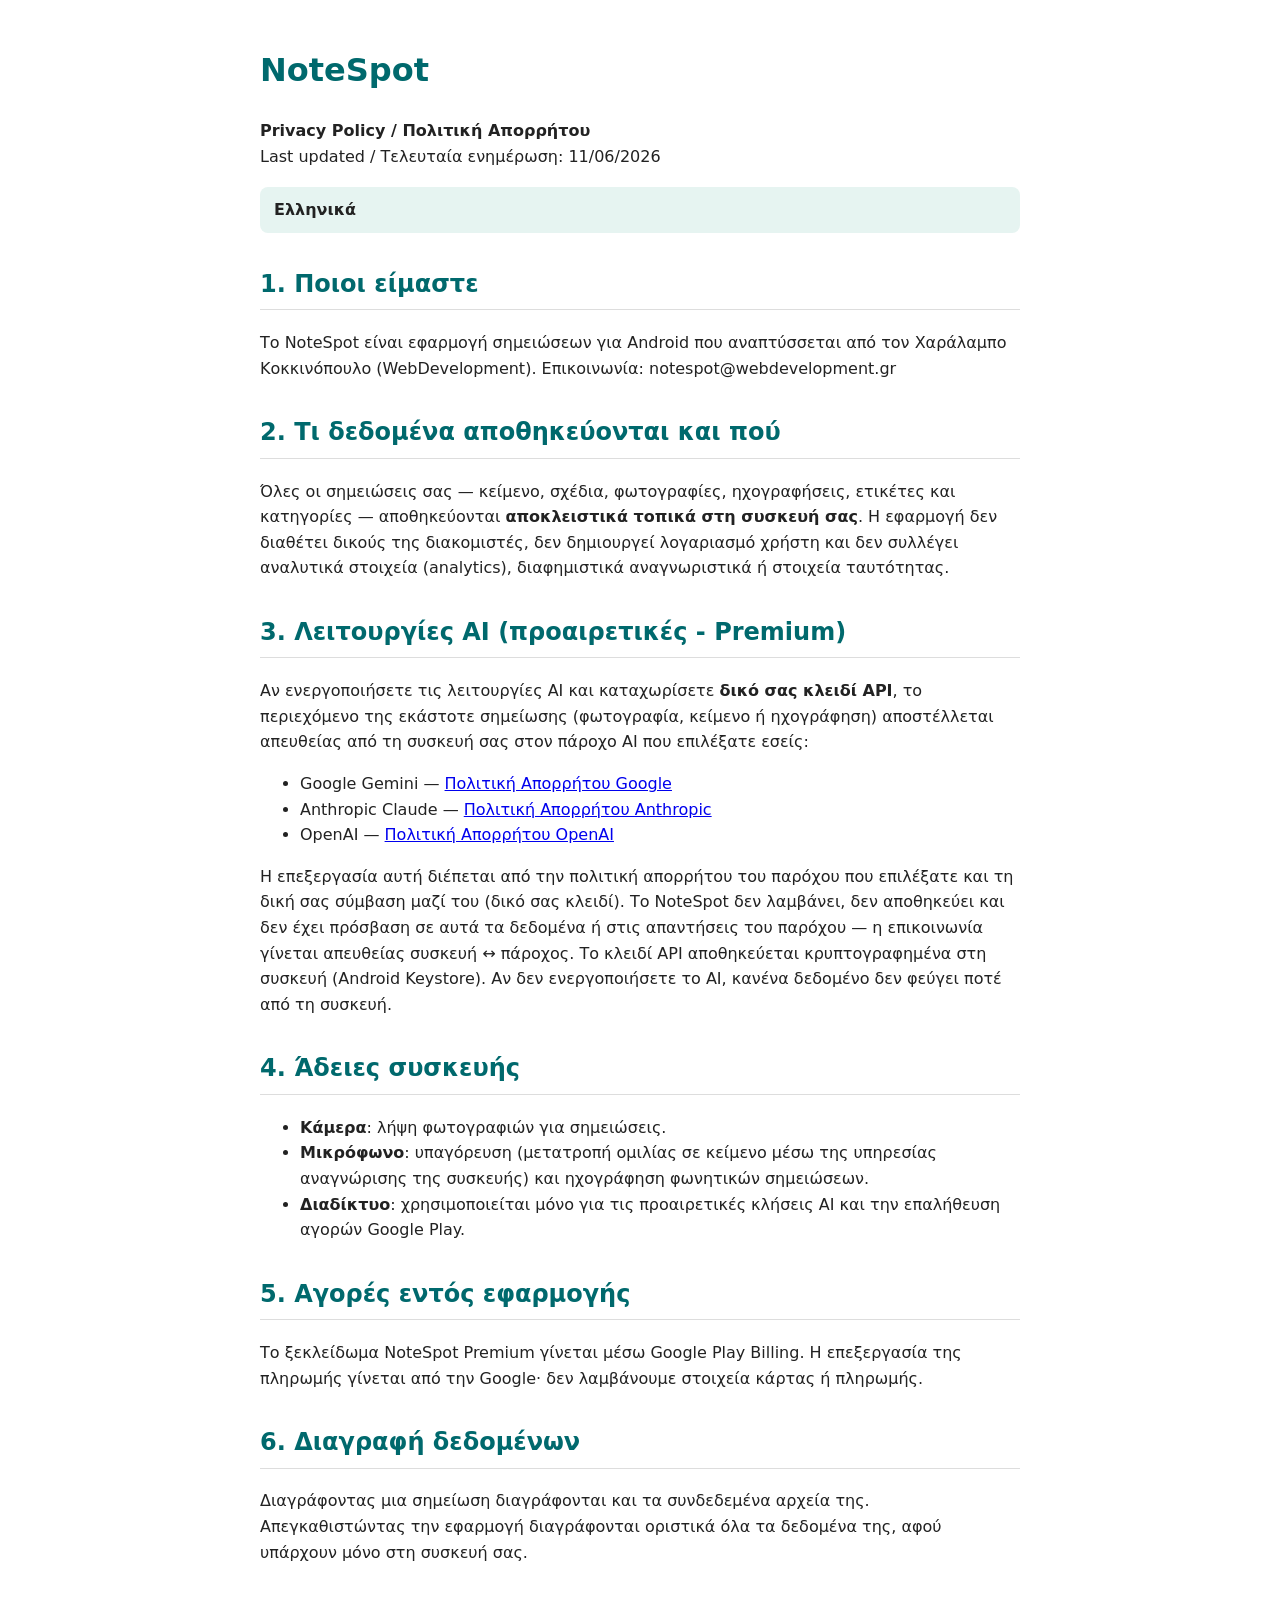
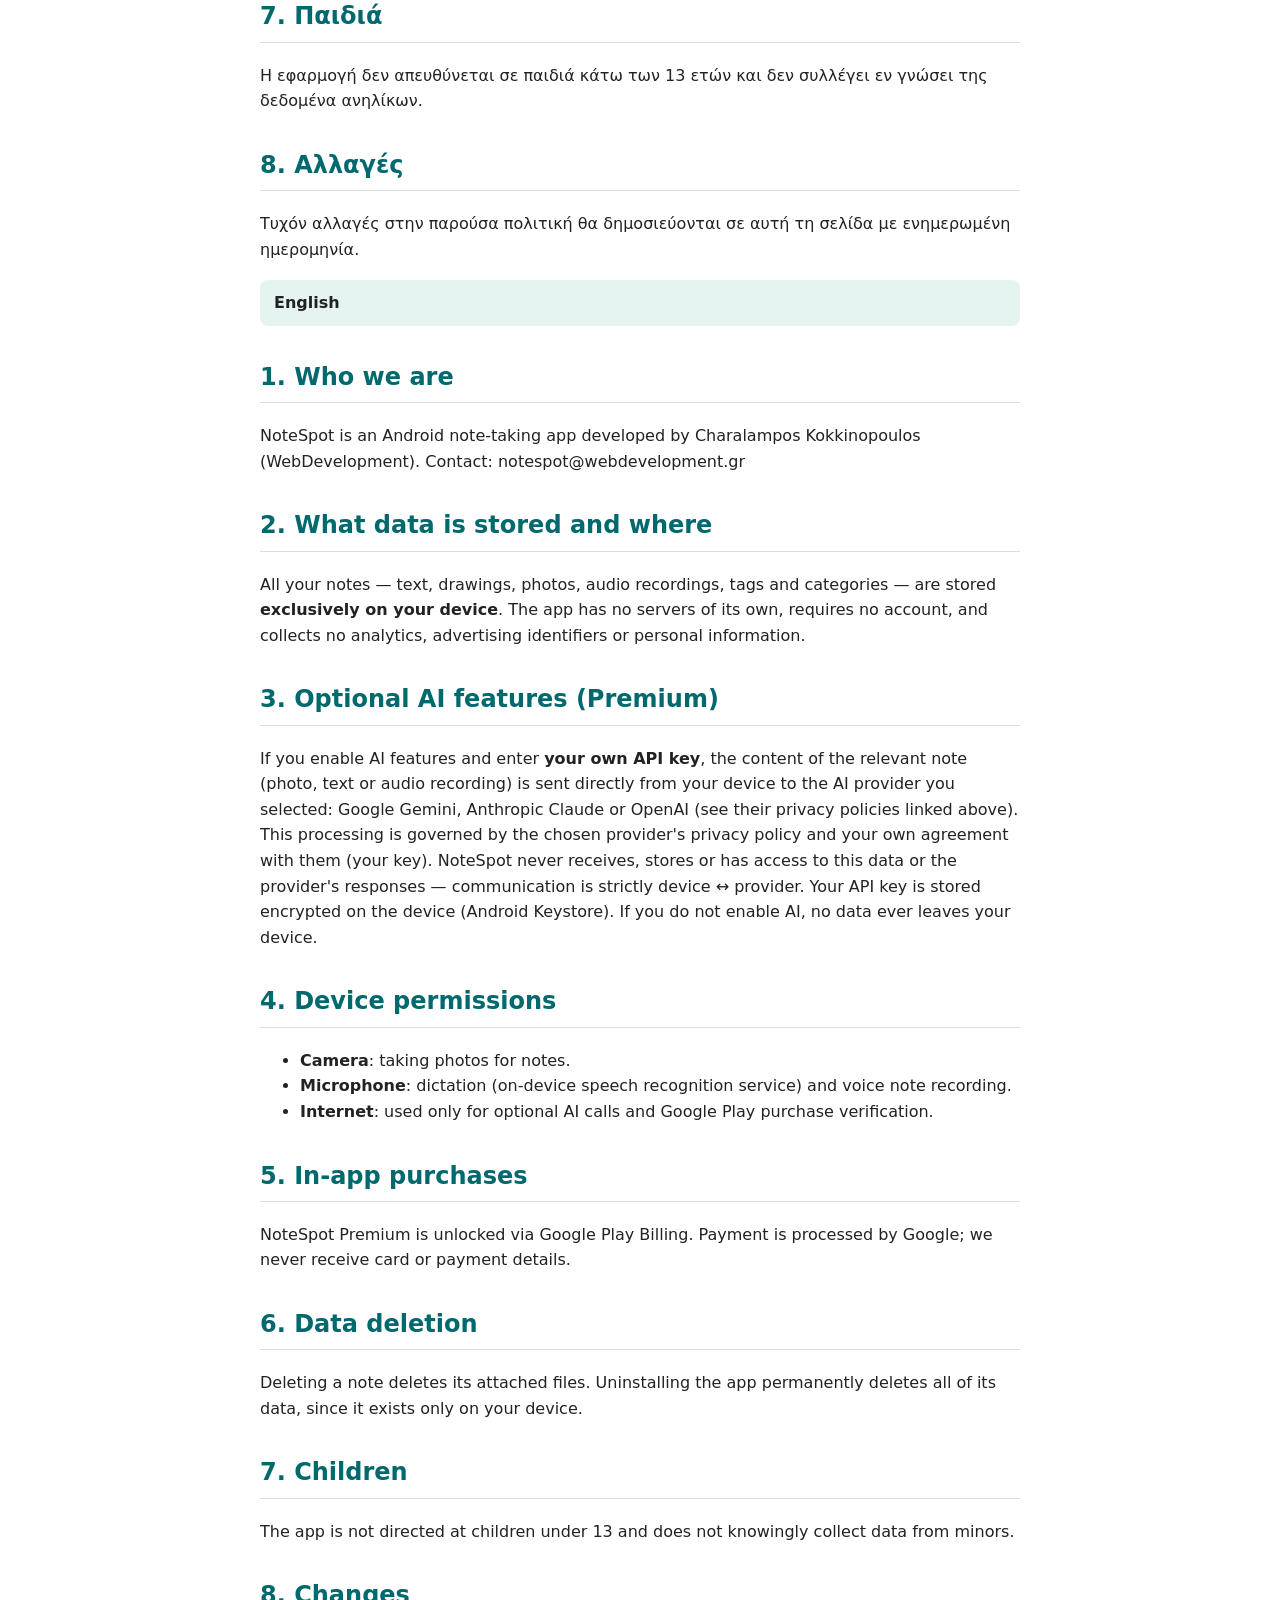
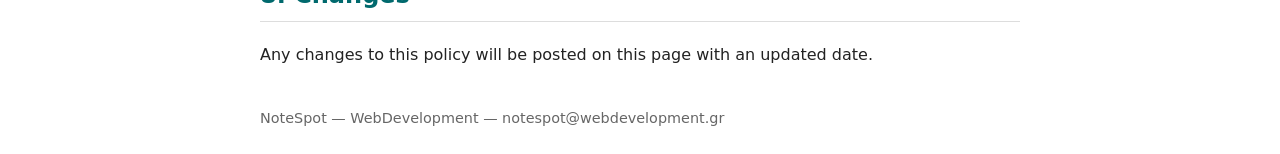
==== index.html @ 93210175 "NoteSpot privacy policy" ====
<!DOCTYPE html>
<html lang="el">
<head>
<meta charset="UTF-8">
<meta name="viewport" content="width=device-width, initial-scale=1.0">
<title>NoteSpot - Privacy Policy / Πολιτική Απορρήτου</title>
<style>
body{font-family:system-ui,-apple-system,sans-serif;max-width:760px;margin:0 auto;padding:24px;line-height:1.6;color:#222}
h1{color:#00696D}h2{color:#00696D;margin-top:32px;border-bottom:1px solid #ddd;padding-bottom:6px}
.lang{background:#E6F4F1;padding:10px 14px;border-radius:8px;margin:18px 0}
footer{margin-top:40px;font-size:.9em;color:#666}
</style>
</head>
<body>
<h1>NoteSpot</h1>
<p><strong>Privacy Policy / Πολιτική Απορρήτου</strong><br>Last updated / Τελευταία ενημέρωση: 11/06/2026</p>

<div class="lang"><strong>Ελληνικά</strong></div>

<h2>1. Ποιοι είμαστε</h2>
<p>Το NoteSpot είναι εφαρμογή σημειώσεων για Android που αναπτύσσεται από τον Χαράλαμπο Κοκκινόπουλο (WebDevelopment). Επικοινωνία: notespot@webdevelopment.gr</p>

<h2>2. Τι δεδομένα αποθηκεύονται και πού</h2>
<p>Όλες οι σημειώσεις σας — κείμενο, σχέδια, φωτογραφίες, ηχογραφήσεις, ετικέτες και κατηγορίες — αποθηκεύονται <strong>αποκλειστικά τοπικά στη συσκευή σας</strong>. Η εφαρμογή δεν διαθέτει δικούς της διακομιστές, δεν δημιουργεί λογαριασμό χρήστη και δεν συλλέγει αναλυτικά στοιχεία (analytics), διαφημιστικά αναγνωριστικά ή στοιχεία ταυτότητας.</p>

<h2>3. Λειτουργίες AI (προαιρετικές - Premium)</h2>
<p>Αν ενεργοποιήσετε τις λειτουργίες AI και καταχωρίσετε <strong>δικό σας κλειδί API</strong>, το περιεχόμενο της εκάστοτε σημείωσης (φωτογραφία, κείμενο ή ηχογράφηση) αποστέλλεται απευθείας από τη συσκευή σας στον πάροχο AI που επιλέξατε εσείς:</p>
<ul>
<li>Google Gemini — <a href="https://policies.google.com/privacy">Πολιτική Απορρήτου Google</a></li>
<li>Anthropic Claude — <a href="https://www.anthropic.com/legal/privacy">Πολιτική Απορρήτου Anthropic</a></li>
<li>OpenAI — <a href="https://openai.com/policies/privacy-policy">Πολιτική Απορρήτου OpenAI</a></li>
</ul>
<p>Η επεξεργασία αυτή διέπεται από την πολιτική απορρήτου του παρόχου που επιλέξατε και τη δική σας σύμβαση μαζί του (δικό σας κλειδί). Το NoteSpot δεν λαμβάνει, δεν αποθηκεύει και δεν έχει πρόσβαση σε αυτά τα δεδομένα ή στις απαντήσεις του παρόχου — η επικοινωνία γίνεται απευθείας συσκευή ↔ πάροχος. Το κλειδί API αποθηκεύεται κρυπτογραφημένα στη συσκευή (Android Keystore). Αν δεν ενεργοποιήσετε το AI, κανένα δεδομένο δεν φεύγει ποτέ από τη συσκευή.</p>

<h2>4. Άδειες συσκευής</h2>
<ul>
<li><strong>Κάμερα</strong>: λήψη φωτογραφιών για σημειώσεις.</li>
<li><strong>Μικρόφωνο</strong>: υπαγόρευση (μετατροπή ομιλίας σε κείμενο μέσω της υπηρεσίας αναγνώρισης της συσκευής) και ηχογράφηση φωνητικών σημειώσεων.</li>
<li><strong>Διαδίκτυο</strong>: χρησιμοποιείται μόνο για τις προαιρετικές κλήσεις AI και την επαλήθευση αγορών Google Play.</li>
</ul>

<h2>5. Αγορές εντός εφαρμογής</h2>
<p>Το ξεκλείδωμα NoteSpot Premium γίνεται μέσω Google Play Billing. Η επεξεργασία της πληρωμής γίνεται από την Google· δεν λαμβάνουμε στοιχεία κάρτας ή πληρωμής.</p>

<h2>6. Διαγραφή δεδομένων</h2>
<p>Διαγράφοντας μια σημείωση διαγράφονται και τα συνδεδεμένα αρχεία της. Απεγκαθιστώντας την εφαρμογή διαγράφονται οριστικά όλα τα δεδομένα της, αφού υπάρχουν μόνο στη συσκευή σας.</p>

<h2>7. Παιδιά</h2>
<p>Η εφαρμογή δεν απευθύνεται σε παιδιά κάτω των 13 ετών και δεν συλλέγει εν γνώσει της δεδομένα ανηλίκων.</p>

<h2>8. Αλλαγές</h2>
<p>Τυχόν αλλαγές στην παρούσα πολιτική θα δημοσιεύονται σε αυτή τη σελίδα με ενημερωμένη ημερομηνία.</p>

<div class="lang"><strong>English</strong></div>

<h2>1. Who we are</h2>
<p>NoteSpot is an Android note-taking app developed by Charalampos Kokkinopoulos (WebDevelopment). Contact: notespot@webdevelopment.gr</p>

<h2>2. What data is stored and where</h2>
<p>All your notes — text, drawings, photos, audio recordings, tags and categories — are stored <strong>exclusively on your device</strong>. The app has no servers of its own, requires no account, and collects no analytics, advertising identifiers or personal information.</p>

<h2>3. Optional AI features (Premium)</h2>
<p>If you enable AI features and enter <strong>your own API key</strong>, the content of the relevant note (photo, text or audio recording) is sent directly from your device to the AI provider you selected: Google Gemini, Anthropic Claude or OpenAI (see their privacy policies linked above). This processing is governed by the chosen provider's privacy policy and your own agreement with them (your key). NoteSpot never receives, stores or has access to this data or the provider's responses — communication is strictly device ↔ provider. Your API key is stored encrypted on the device (Android Keystore). If you do not enable AI, no data ever leaves your device.</p>

<h2>4. Device permissions</h2>
<ul>
<li><strong>Camera</strong>: taking photos for notes.</li>
<li><strong>Microphone</strong>: dictation (on-device speech recognition service) and voice note recording.</li>
<li><strong>Internet</strong>: used only for optional AI calls and Google Play purchase verification.</li>
</ul>

<h2>5. In-app purchases</h2>
<p>NoteSpot Premium is unlocked via Google Play Billing. Payment is processed by Google; we never receive card or payment details.</p>

<h2>6. Data deletion</h2>
<p>Deleting a note deletes its attached files. Uninstalling the app permanently deletes all of its data, since it exists only on your device.</p>

<h2>7. Children</h2>
<p>The app is not directed at children under 13 and does not knowingly collect data from minors.</p>

<h2>8. Changes</h2>
<p>Any changes to this policy will be posted on this page with an updated date.</p>

<footer>NoteSpot — WebDevelopment — notespot@webdevelopment.gr</footer>
</body>
</html>
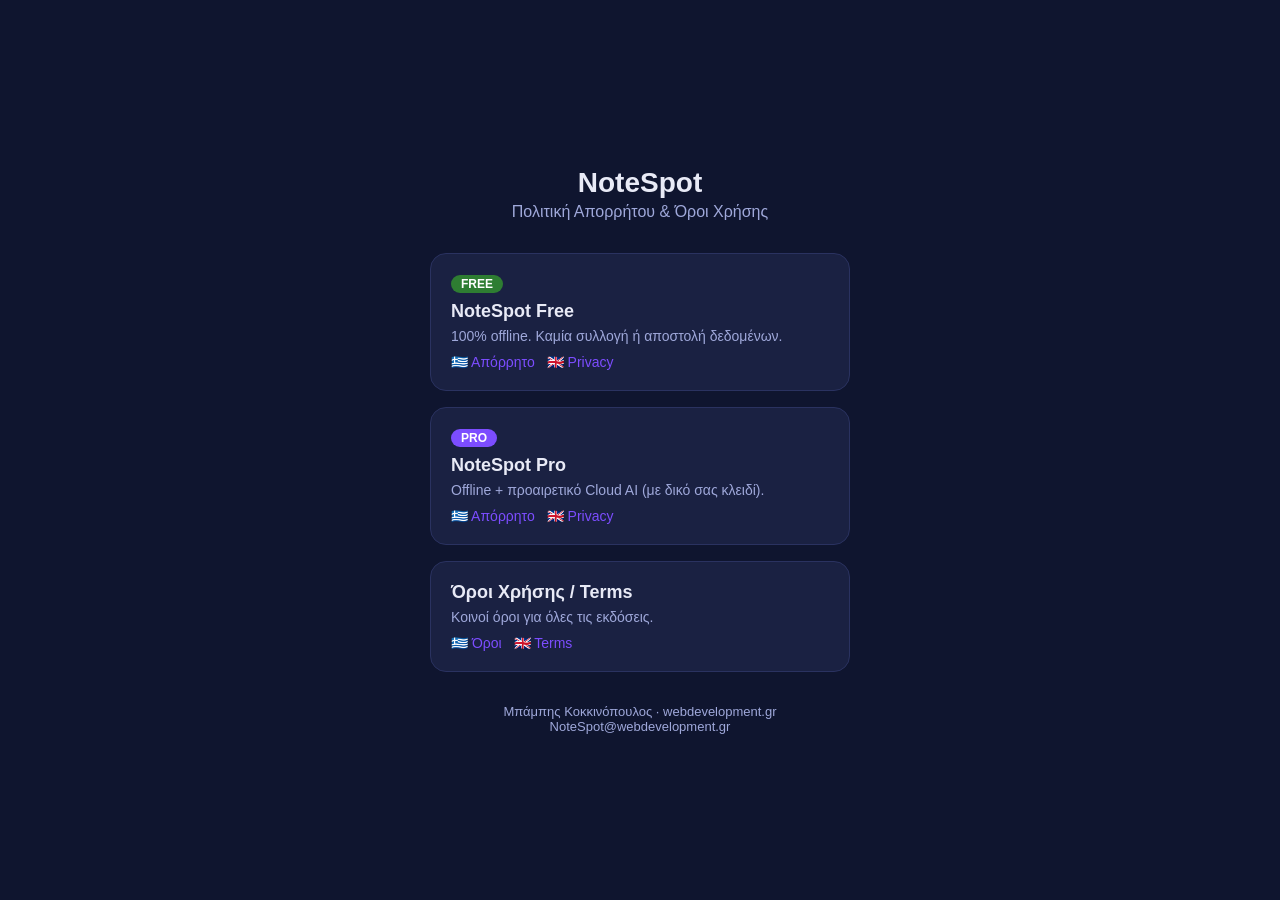
==== commit 36e58f89: "NoteSpot legal: privacy (free/pro, EL/EN), terms (EL/EN), landing with edition selector and shared s" ====
--- a/index.html
+++ b/index.html
@@ -1,86 +1,59 @@
 <!DOCTYPE html>
 <html lang="el">
 <head>
-<meta charset="UTF-8">
-<meta name="viewport" content="width=device-width, initial-scale=1.0">
-<title>NoteSpot - Privacy Policy / Πολιτική Απορρήτου</title>
+<meta charset="utf-8">
+<meta name="viewport" content="width=device-width, initial-scale=1">
+<title>NoteSpot — Legal</title>
 <style>
-body{font-family:system-ui,-apple-system,sans-serif;max-width:760px;margin:0 auto;padding:24px;line-height:1.6;color:#222}
-h1{color:#00696D}h2{color:#00696D;margin-top:32px;border-bottom:1px solid #ddd;padding-bottom:6px}
-.lang{background:#E6F4F1;padding:10px 14px;border-radius:8px;margin:18px 0}
-footer{margin-top:40px;font-size:.9em;color:#666}
+  :root{--bg:#0F152F;--card:#1A2142;--accent:#7C4DFF;--green:#2E7D32;--text:#E8EAF6;--muted:#9FA8DA}
+  *{box-sizing:border-box}
+  body{margin:0;font-family:-apple-system,Segoe UI,Roboto,sans-serif;background:var(--bg);color:var(--text);min-height:100vh;display:flex;flex-direction:column;align-items:center;justify-content:center;padding:24px}
+  h1{font-size:28px;margin:0 0 4px}
+  .sub{color:var(--muted);margin-bottom:32px}
+  .grid{display:grid;gap:16px;width:100%;max-width:420px}
+  .card{background:var(--card);border-radius:16px;padding:20px;text-decoration:none;color:var(--text);border:1px solid #2A3260;transition:.2s}
+  .card:hover{border-color:var(--accent);transform:translateY(-2px)}
+  .badge{display:inline-block;font-size:12px;font-weight:700;padding:2px 10px;border-radius:10px;color:#fff;margin-bottom:8px}
+  .free{background:var(--green)}
+  .pro{background:var(--accent)}
+  .card h2{margin:0 0 6px;font-size:18px}
+  .card p{margin:0;color:var(--muted);font-size:14px}
+  .lang{margin-top:10px;display:flex;gap:12px}
+  .lang a{color:var(--accent);font-size:14px;text-decoration:none}
+  footer{margin-top:32px;color:var(--muted);font-size:13px;text-align:center}
 </style>
 </head>
 <body>
-<h1>NoteSpot</h1>
-<p><strong>Privacy Policy / Πολιτική Απορρήτου</strong><br>Last updated / Τελευταία ενημέρωση: 11/06/2026</p>
-
-<div class="lang"><strong>Ελληνικά</strong></div>
-
-<h2>1. Ποιοι είμαστε</h2>
-<p>Το NoteSpot είναι εφαρμογή σημειώσεων για Android που αναπτύσσεται από τον Χαράλαμπο Κοκκινόπουλο (WebDevelopment). Επικοινωνία: notespot@webdevelopment.gr</p>
-
-<h2>2. Τι δεδομένα αποθηκεύονται και πού</h2>
-<p>Όλες οι σημειώσεις σας — κείμενο, σχέδια, φωτογραφίες, ηχογραφήσεις, ετικέτες και κατηγορίες — αποθηκεύονται <strong>αποκλειστικά τοπικά στη συσκευή σας</strong>. Η εφαρμογή δεν διαθέτει δικούς της διακομιστές, δεν δημιουργεί λογαριασμό χρήστη και δεν συλλέγει αναλυτικά στοιχεία (analytics), διαφημιστικά αναγνωριστικά ή στοιχεία ταυτότητας.</p>
-
-<h2>3. Λειτουργίες AI (προαιρετικές - Premium)</h2>
-<p>Αν ενεργοποιήσετε τις λειτουργίες AI και καταχωρίσετε <strong>δικό σας κλειδί API</strong>, το περιεχόμενο της εκάστοτε σημείωσης (φωτογραφία, κείμενο ή ηχογράφηση) αποστέλλεται απευθείας από τη συσκευή σας στον πάροχο AI που επιλέξατε εσείς:</p>
-<ul>
-<li>Google Gemini — <a href="https://policies.google.com/privacy">Πολιτική Απορρήτου Google</a></li>
-<li>Anthropic Claude — <a href="https://www.anthropic.com/legal/privacy">Πολιτική Απορρήτου Anthropic</a></li>
-<li>OpenAI — <a href="https://openai.com/policies/privacy-policy">Πολιτική Απορρήτου OpenAI</a></li>
-</ul>
-<p>Η επεξεργασία αυτή διέπεται από την πολιτική απορρήτου του παρόχου που επιλέξατε και τη δική σας σύμβαση μαζί του (δικό σας κλειδί). Το NoteSpot δεν λαμβάνει, δεν αποθηκεύει και δεν έχει πρόσβαση σε αυτά τα δεδομένα ή στις απαντήσεις του παρόχου — η επικοινωνία γίνεται απευθείας συσκευή ↔ πάροχος. Το κλειδί API αποθηκεύεται κρυπτογραφημένα στη συσκευή (Android Keystore). Αν δεν ενεργοποιήσετε το AI, κανένα δεδομένο δεν φεύγει ποτέ από τη συσκευή.</p>
-
-<h2>4. Άδειες συσκευής</h2>
-<ul>
-<li><strong>Κάμερα</strong>: λήψη φωτογραφιών για σημειώσεις.</li>
-<li><strong>Μικρόφωνο</strong>: υπαγόρευση (μετατροπή ομιλίας σε κείμενο μέσω της υπηρεσίας αναγνώρισης της συσκευής) και ηχογράφηση φωνητικών σημειώσεων.</li>
-<li><strong>Διαδίκτυο</strong>: χρησιμοποιείται μόνο για τις προαιρετικές κλήσεις AI και την επαλήθευση αγορών Google Play.</li>
-</ul>
-
-<h2>5. Αγορές εντός εφαρμογής</h2>
-<p>Το ξεκλείδωμα NoteSpot Premium γίνεται μέσω Google Play Billing. Η επεξεργασία της πληρωμής γίνεται από την Google· δεν λαμβάνουμε στοιχεία κάρτας ή πληρωμής.</p>
-
-<h2>6. Διαγραφή δεδομένων</h2>
-<p>Διαγράφοντας μια σημείωση διαγράφονται και τα συνδεδεμένα αρχεία της. Απεγκαθιστώντας την εφαρμογή διαγράφονται οριστικά όλα τα δεδομένα της, αφού υπάρχουν μόνο στη συσκευή σας.</p>
-
-<h2>7. Παιδιά</h2>
-<p>Η εφαρμογή δεν απευθύνεται σε παιδιά κάτω των 13 ετών και δεν συλλέγει εν γνώσει της δεδομένα ανηλίκων.</p>
-
-<h2>8. Αλλαγές</h2>
-<p>Τυχόν αλλαγές στην παρούσα πολιτική θα δημοσιεύονται σε αυτή τη σελίδα με ενημερωμένη ημερομηνία.</p>
-
-<div class="lang"><strong>English</strong></div>
-
-<h2>1. Who we are</h2>
-<p>NoteSpot is an Android note-taking app developed by Charalampos Kokkinopoulos (WebDevelopment). Contact: notespot@webdevelopment.gr</p>
-
-<h2>2. What data is stored and where</h2>
-<p>All your notes — text, drawings, photos, audio recordings, tags and categories — are stored <strong>exclusively on your device</strong>. The app has no servers of its own, requires no account, and collects no analytics, advertising identifiers or personal information.</p>
-
-<h2>3. Optional AI features (Premium)</h2>
-<p>If you enable AI features and enter <strong>your own API key</strong>, the content of the relevant note (photo, text or audio recording) is sent directly from your device to the AI provider you selected: Google Gemini, Anthropic Claude or OpenAI (see their privacy policies linked above). This processing is governed by the chosen provider's privacy policy and your own agreement with them (your key). NoteSpot never receives, stores or has access to this data or the provider's responses — communication is strictly device ↔ provider. Your API key is stored encrypted on the device (Android Keystore). If you do not enable AI, no data ever leaves your device.</p>
-
-<h2>4. Device permissions</h2>
-<ul>
-<li><strong>Camera</strong>: taking photos for notes.</li>
-<li><strong>Microphone</strong>: dictation (on-device speech recognition service) and voice note recording.</li>
-<li><strong>Internet</strong>: used only for optional AI calls and Google Play purchase verification.</li>
-</ul>
-
-<h2>5. In-app purchases</h2>
-<p>NoteSpot Premium is unlocked via Google Play Billing. Payment is processed by Google; we never receive card or payment details.</p>
-
-<h2>6. Data deletion</h2>
-<p>Deleting a note deletes its attached files. Uninstalling the app permanently deletes all of its data, since it exists only on your device.</p>
-
-<h2>7. Children</h2>
-<p>The app is not directed at children under 13 and does not knowingly collect data from minors.</p>
-
-<h2>8. Changes</h2>
-<p>Any changes to this policy will be posted on this page with an updated date.</p>
-
-<footer>NoteSpot — WebDevelopment — notespot@webdevelopment.gr</footer>
+  <h1>NoteSpot</h1>
+  <div class="sub">Πολιτική Απορρήτου &amp; Όροι Χρήσης</div>
+  <div class="grid">
+    <div class="card">
+      <span class="badge free">FREE</span>
+      <h2>NoteSpot Free</h2>
+      <p>100% offline. Καμία συλλογή ή αποστολή δεδομένων.</p>
+      <div class="lang">
+        <a href="privacy-free-el.html">🇬🇷 Απόρρητο</a>
+        <a href="privacy-free-en.html">🇬🇧 Privacy</a>
+      </div>
+    </div>
+    <div class="card">
+      <span class="badge pro">PRO</span>
+      <h2>NoteSpot Pro</h2>
+      <p>Offline + προαιρετικό Cloud AI (με δικό σας κλειδί).</p>
+      <div class="lang">
+        <a href="privacy-pro-el.html">🇬🇷 Απόρρητο</a>
+        <a href="privacy-pro-en.html">🇬🇧 Privacy</a>
+      </div>
+    </div>
+    <div class="card">
+      <h2>Όροι Χρήσης / Terms</h2>
+      <p>Κοινοί όροι για όλες τις εκδόσεις.</p>
+      <div class="lang">
+        <a href="terms-el.html">🇬🇷 Όροι</a>
+        <a href="terms-en.html">🇬🇧 Terms</a>
+      </div>
+    </div>
+  </div>
+  <footer>Μπάμπης Κοκκινόπουλος · webdevelopment.gr<br>NoteSpot@webdevelopment.gr</footer>
 </body>
-</html>+</html>
